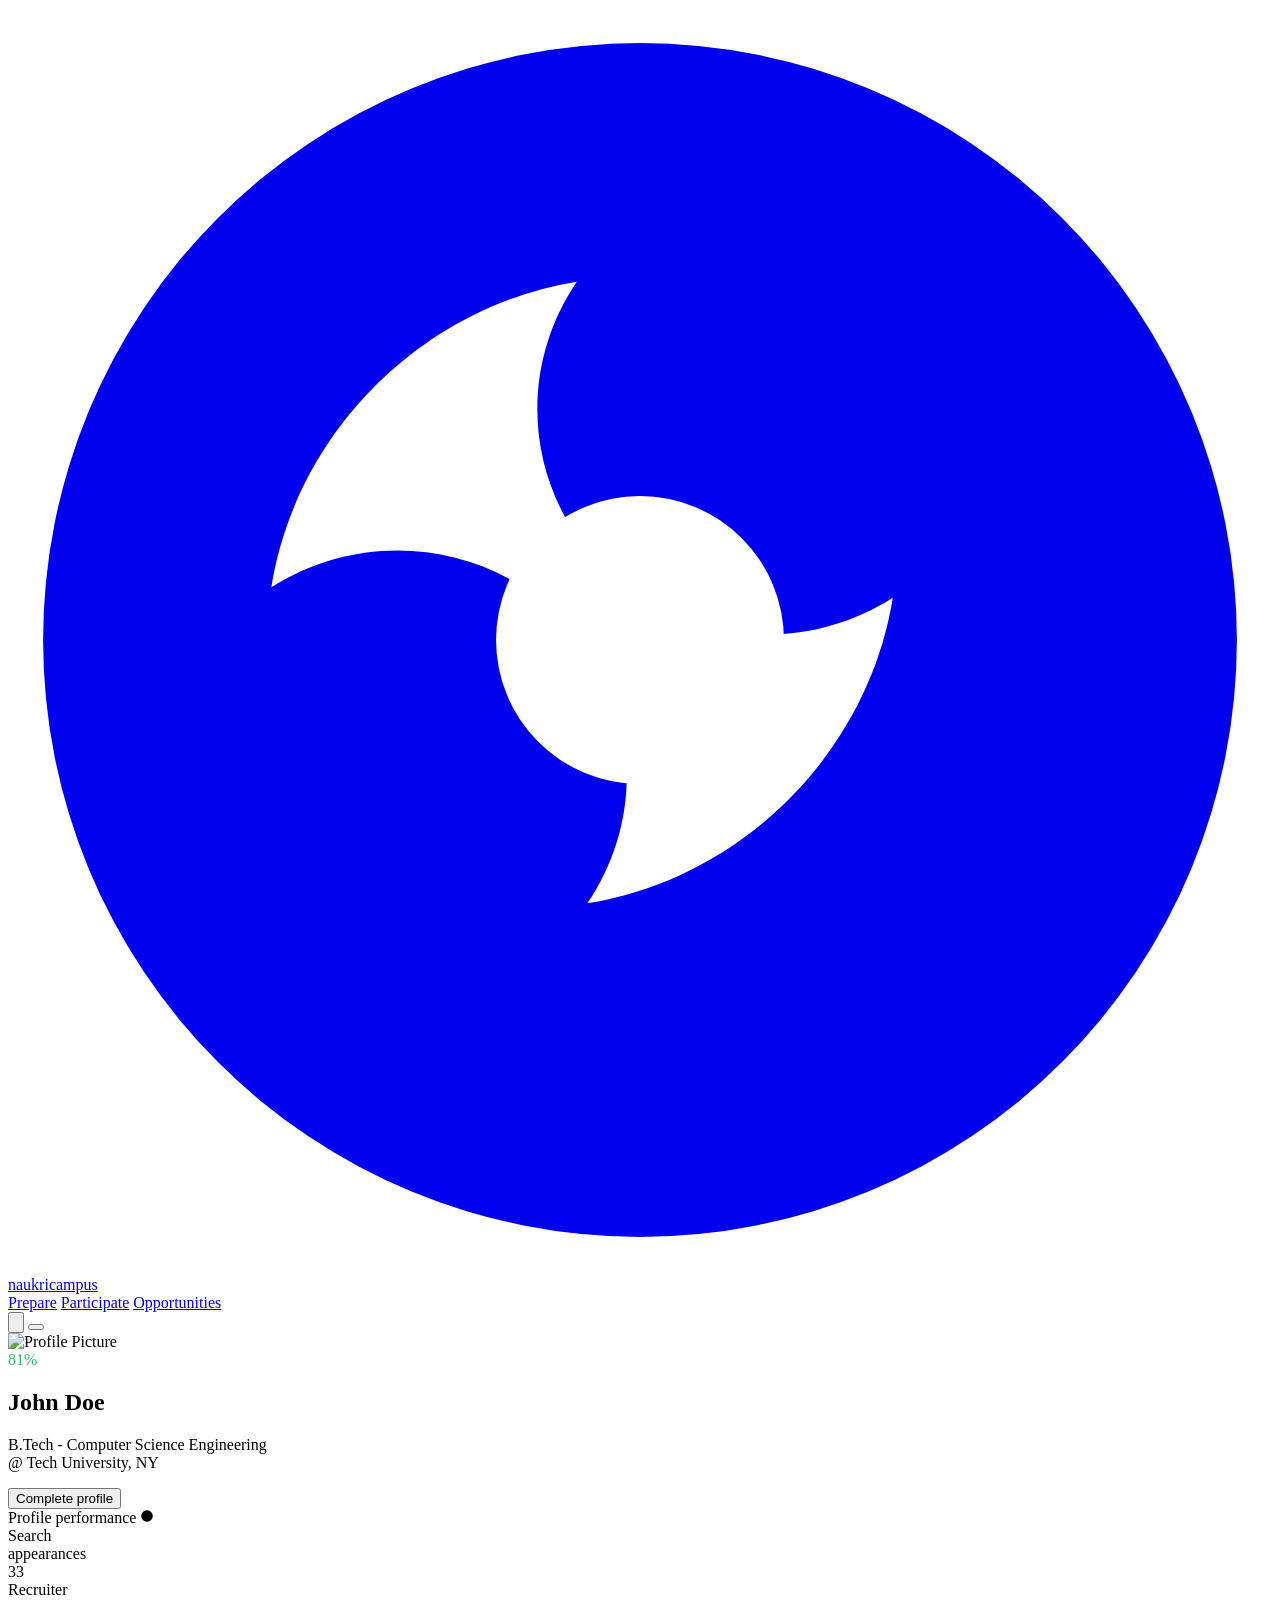
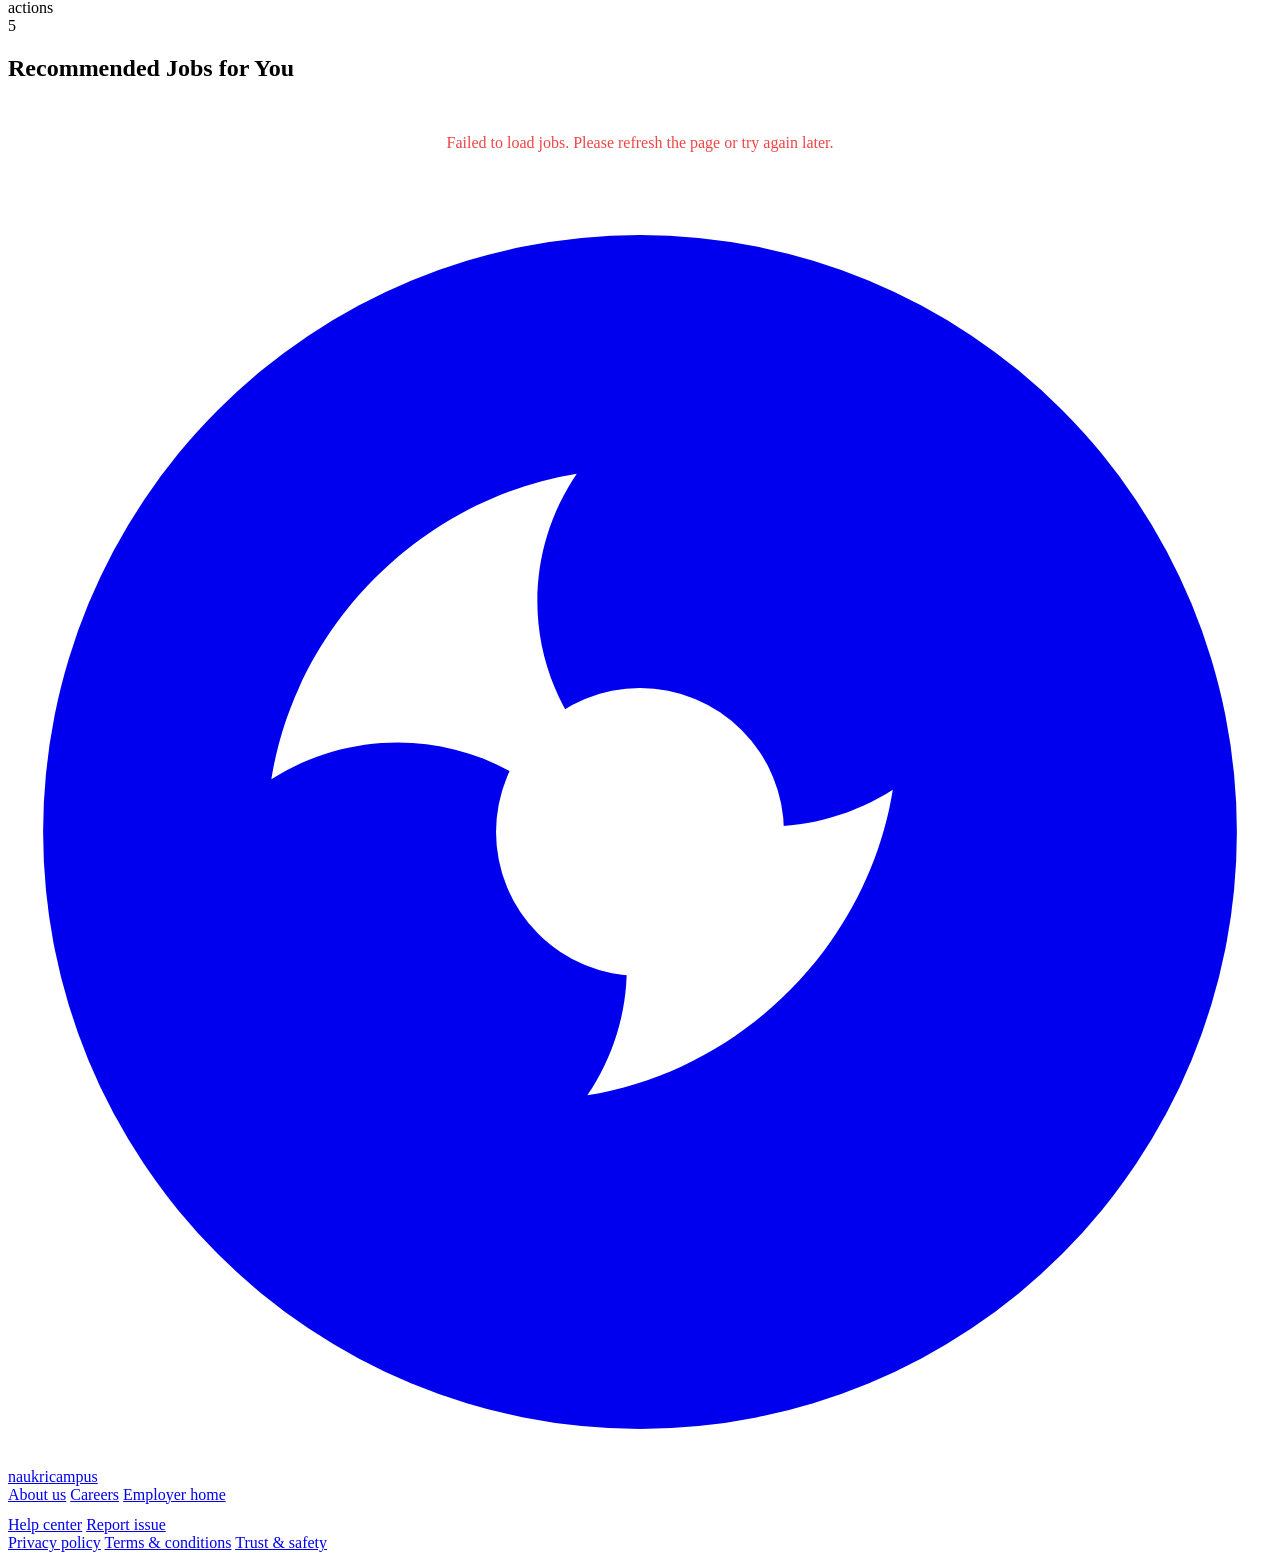
==== client/index.html @ c7d9d329 "feat: update API base URL for local development, enhance job application logic, and improve job rend" ====
<!DOCTYPE html>
<html lang="en">
<head>
    <meta charset="UTF-8">
    <meta name="viewport" content="width=device-width, initial-scale=1.0">
    <title>Home</title>
    <link rel="stylesheet" href="index.css">
    <script src="index.js" type="module" defer></script>
</head>
<body>

    <!-- Navbar -->
    <header class="topbar">
        <div class="topbar-inner">
            <a class="brand" href="#">
                <svg viewBox="0 0 36 36">
                    <circle cx="18" cy="18" r="17" fill="currentColor"></circle>
                    <path
                        d="M16.2 7.8c-4.4.7-8 4.3-8.7 8.7 2.5-1.6 5.9-1.4 8.2.8 2.3 2.3 2.5 5.7.8 8.2 4.4-.7 8-4.3 8.7-8.7-2.5 1.6-5.9 1.4-8.2-.8-2.3-2.3-2.5-5.7-.8-8.2Z"
                        fill="#fff"></path>
                    <circle cx="18" cy="18" r="4.1" fill="#fff"></circle>
                </svg>
                <span class="brand-wordmark"><span class="brand-blue">naukri</span><span
                        class="brand-orange">campus</span></span>
            </a>
            <nav class="topbar-nav">
                <a href="#">Prepare</a>
                <a href="#">Participate</a>
                <a href="#">Opportunities</a>
            </nav>
            <div class="topbar-actions">
                <button class="icon-button">
                    <svg viewBox="0 0 24 24">
                        <path d="M7 9a5 5 0 0 1 10 0c0 5.5 2 6.5 2 6.5H5S7 14.5 7 9"></path>
                        <path d="M10 18a2 2 0 0 0 4 0"></path>
                    </svg>
                </button>
                <button class="profile-menu">
                    <span class="menu-lines"><span></span></span>
                    <span class="menu-avatar" id="headerProfileAvatar"></span>
                </button>
            </div>
        </div>
    </header>

    <!-- Main Container Layout -->
    <main class="container">
        
        <!-- LEFT COLUMN: Profile Summary Card -->
        <aside>
            <div class="profile-card">
                <div class="profile-pic-container">
                    <img src="https://i.pravatar.cc/150?img=11" alt="Profile Picture" class="profile-pic">
                    <div class="profile-progress-badge">81%</div>
                </div>
                
                <h2 class="profile-name">John Doe</h2>
                <p class="profile-title">B.Tech - Computer Science Engineering<br>@ Tech University, NY</p>
                
                
                <button class="btn-complete-profile" onclick="alert('Redirect to profile editor...')">Complete profile</button>

                <div class="performance-box">
                    <div class="performance-title">
                        Profile performance
                        <svg class="icon" style="width:14px; height:14px; color: var(--text-tertiary);" viewBox="0 0 24 24"><circle cx="12" cy="12" r="10"></circle><line x1="12" y1="16" x2="12" y2="12"></line><line x1="12" y1="8" x2="12.01" y2="8"></line></svg>
                    </div>
                    <div class="performance-grid">
                        <div>
                            <div class="perf-item-label">Search<br>appearances</div>
                            <div class="perf-item-value">33 <span class="perf-dot"></span></div>
                        </div>
                        <div>
                            <div class="perf-item-label">Recruiter<br>actions</div>
                            <div class="perf-item-value">5 <span class="perf-dot"></span></div>
                        </div>
                    </div>
                </div>
            </div>
        </aside>

        <!-- RIGHT COLUMN: Job Feed -->
        <section>
            <h2 class="feed-header">Recommended Jobs for You</h2>
            <div class="job-list" id="job-feed-container">
                <!-- Jobs injected by JS -->
            </div>
        </section>

    </main>

    <footer class="site-footer">
        <div class="footer-inner">
            <div class="footer-brand-block">
                <a class="brand footer-brand" href="#">
                    <svg viewBox="0 0 36 36">
                        <circle cx="18" cy="18" r="17" fill="currentColor"></circle>
                        <path
                            d="M16.2 7.8c-4.4.7-8 4.3-8.7 8.7 2.5-1.6 5.9-1.4 8.2.8 2.3 2.3 2.5 5.7.8 8.2 4.4-.7 8-4.3 8.7-8.7-2.5 1.6-5.9 1.4-8.2-.8-2.3-2.3-2.5-5.7-.8-8.2Z"
                            fill="#fff"></path>
                        <circle cx="18" cy="18" r="4.1" fill="#fff"></circle>
                    </svg>
                    <span class="brand-wordmark"><span class="brand-blue">naukri</span><span
                            class="brand-orange">campus</span></span>
                </a>
            </div>
            <div class="footer-links">
                <div>
                    <a href="#">About us</a>
                    <a href="#">Careers</a>
                    <a href="#">Employer home</a>
                </div>
                <div style="margin-top: 0.8rem;">
                    <a href="#">Help center</a>
                    <a href="#">Report issue</a>
                </div>
                <div>
                    <a href="#">Privacy policy</a>
                    <a href="#">Terms &amp; conditions</a>
                    <a href="#">Trust &amp; safety</a>
                </div>
            </div>
        </div>
    </footer>

     <!-- PROFILE DRAWER -->
    <div class="profile-overlay" id="profileDrawerOverlay" hidden>
        <aside class="profile-drawer">
            <button class="drawer-close">
                <svg viewBox="0 0 24 24" aria-hidden="true">
                    <path d="M6 6 18 18"></path>
                    <path d="M18 6 6 18"></path>
                </svg>
            </button>
            <div class="profile-header">
                <div class="profile-avatar-block">
                    <div class="profile-avatar" id="drawerRing">
                        <div class="profile-avatar-inner">
                            <span class="profile-avatar-head"></span>
                            <span class="profile-avatar-body"></span>
                        </div>
                    </div>
                    <span class="profile-avatar-progress" id="drawerPercentage">0%</span>
                </div>
                <div class="profile-info">
                    <h2 class="profile-name" id="drawerProfileName">Name</h2>
                    <p class="profile-subtitle" id="drawerProfileSubtitle">Degree at Institution</p>
                    <a class="profile-link" href="#update-details">View &amp; Update Profile</a>
                </div>
            </div>
            <div class="profile-drawer-divider"></div>
            <section class="profile-performance">
                <div class="profile-performance-head">
                    <h3>Your profile performance</h3>
                    <span>Last 90 days</span>
                </div>
                <div class="performance-card">
                    <article class="performance-item">
                        <p class="performance-value">0</p>
                        <p class="performance-label">Search Appearances</p>
                        <a href="#">View all</a>
                    </article>
                    <article class="performance-item">
                        <p class="performance-value">0</p>
                        <p class="performance-label">Recruiter Actions</p>
                        <a href="#">View all</a>
                    </article>
                </div>
            </section>
            <nav class="profile-menu-list">
                <a class="menu-item" href="#"><svg viewBox="0 0 24 24">
                        <path d="M4 7h16"></path>
                        <path d="M4 12h16"></path>
                        <path d="M4 17h16"></path>
                        <path d="M8 4v16"></path>
                    </svg><span>Career guidance</span></a>
                <a class="menu-item" href="#"><svg viewBox="0 0 24 24">
                        <circle cx="12" cy="12" r="3.2"></circle>
                        <path
                            d="M19 12a7 7 0 0 0-.1-1.2l2-1.5-2-3.4-2.4 1a7.9 7.9 0 0 0-2.1-1.2L14 3h-4l-.4 2.7a7.9 7.9 0 0 0-2.1 1.2l-2.4-1-2 3.4 2 1.5A7 7 0 0 0 5 12c0 .4 0 .8.1 1.2l-2 1.5 2 3.4 2.4-1a7.9 7.9 0 0 0 2.1 1.2L10 21h4l.4-2.7a7.9 7.9 0 0 0 2.1-1.2l2.4 1 2-3.4-2-1.5c.1-.4.1-.8.1-1.2Z">
                        </path>
                    </svg><span>Settings</span></a>
                <a class="menu-item" href="#"><svg viewBox="0 0 24 24">
                        <circle cx="12" cy="12" r="9"></circle>
                        <path d="M9.1 9a3 3 0 1 1 5.5 1.6c-.9 1.1-1.8 1.6-1.8 2.9"></path>
                        <circle cx="12" cy="17" r="1"></circle>
                    </svg><span>FAQs</span></a>
                <button id="logoutBtn" class="menu-item" href="#"><svg viewBox="0 0 24 24">
                        <path d="M10 17 15 12 10 7"></path>
                        <path d="M15 12H4"></path>
                        <path d="M12 4h5a2 2 0 0 1 2 2v12a2 2 0 0 1-2 2h-5"></path>
                    </svg><span>Logout</span>
                </button>
            </nav>
        </aside>
    </div>

    <!-- NOTIFICATIONS DRAWER -->
    <div class="notifications-overlay" id="notificationsOverlay" hidden>
        <aside class="notifications-drawer">
            <div class="notifications-header">
                <h2 class="notifications-title">Notifications</h2>
                <button class="notifications-close">
                    <svg viewBox="0 0 24 24">
                        <path d="M6 6 18 18"></path>
                        <path d="M18 6 6 18"></path>
                    </svg>
                </button>
            </div>
            <div class="notifications-body">
                <div class="notification-illustration">
                    <svg viewBox="0 0 120 120">
                        <circle cx="84" cy="38" r="9" class="notification-dot"></circle>
                        <path
                            d="M59 22c-12.7 0-23 10.3-23 23v12.4c0 5.8-1.8 11.4-5.2 16l-5.1 6.8c-1.4 1.9 0 4.6 2.3 4.6h62c2.3 0 3.7-2.7 2.3-4.6l-5.1-6.8c-3.4-4.6-5.2-10.2-5.2-16V45c0-12.7-10.3-23-23-23Z"
                            class="notification-bell"></path>
                        <path d="M49 93c1.8 8 8 12.5 16.1 12.5 8 0 14.2-4.5 16.1-12.5" class="notification-bell"></path>
                        <path d="M52 18c2.1-6 8.6-9.1 14.6-7 3.3 1.2 5.8 3.7 7 7" class="notification-bell"></path>
                        <circle cx="38" cy="83" r="6" class="notification-soft-dot"></circle>
                    </svg>
                </div>
                <p class="notification-message">Haven't got any notifications?</p>
                <p class="notification-subtext">You will soon get notifications. Meanwhile, browse relevant jobs on
                    Naukri.</p>
                <button class="notifications-cta">Go to recommendations</button>
            </div>
        </aside>
    </div>
</body>
</html>
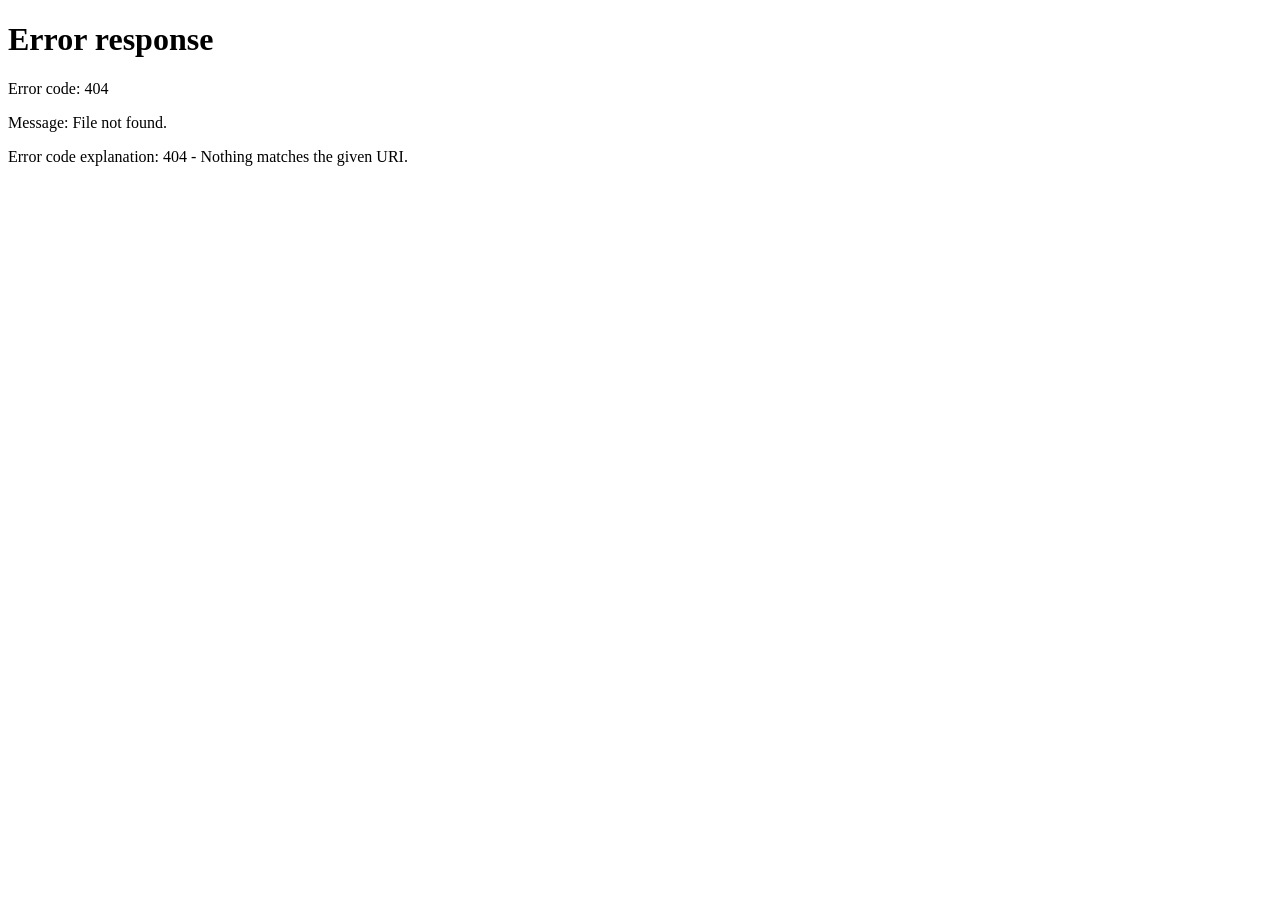
==== commit 9c5d3e09: "feat: enhance layout and styling for better responsiveness and user experience" ====
--- a/client/index.html
+++ b/client/index.html
@@ -12,7 +12,7 @@
     <!-- Navbar -->
     <header class="topbar">
         <div class="topbar-inner">
-            <a class="brand" href="#">
+            <a class="brand" href="index.html">
                 <svg viewBox="0 0 36 36">
                     <circle cx="18" cy="18" r="17" fill="currentColor"></circle>
                     <path
@@ -24,9 +24,7 @@
                         class="brand-orange">campus</span></span>
             </a>
             <nav class="topbar-nav">
-                <a href="#">Prepare</a>
-                <a href="#">Participate</a>
-                <a href="#">Opportunities</a>
+                <a href="candidate/dashboard/dashboard.html">Dashboard</a>
             </nav>
             <div class="topbar-actions">
                 <button class="icon-button">
@@ -50,7 +48,7 @@
         <aside>
             <div class="profile-card">
                 <div class="profile-pic-container">
-                    <img src="https://i.pravatar.cc/150?img=11" alt="Profile Picture" class="profile-pic">
+                    <img src="assets/images/default.jpeg" alt="Profile Picture" class="profile-pic">
                     <div class="profile-progress-badge">81%</div>
                 </div>
                 
@@ -58,7 +56,7 @@
                 <p class="profile-title">B.Tech - Computer Science Engineering<br>@ Tech University, NY</p>
                 
                 
-                <button class="btn-complete-profile" onclick="alert('Redirect to profile editor...')">Complete profile</button>
+                <button class="btn-complete-profile" onclick="window.location.href='candidate/profile/profile.html'">Complete profile</button>
 
                 <div class="performance-box">
                     <div class="performance-title">
@@ -145,7 +143,7 @@
                 <div class="profile-info">
                     <h2 class="profile-name" id="drawerProfileName">Name</h2>
                     <p class="profile-subtitle" id="drawerProfileSubtitle">Degree at Institution</p>
-                    <a class="profile-link" href="#update-details">View &amp; Update Profile</a>
+                    <a class="profile-link" href="candidate/profile/profile.html">View &amp; Update Profile</a>
                 </div>
             </div>
             <div class="profile-drawer-divider"></div>
@@ -227,4 +225,4 @@
         </aside>
     </div>
 </body>
-</html>+</html>
--- a/client/index.css
+++ b/client/index.css
@@ -0,0 +1,1255 @@
+ /* Modern CSS Reset and Variables */
+        @import url('https://fonts.googleapis.com/css2?family=Inter:wght@400;500;600;700&display=swap');
+
+        :root {
+            --primary: #2563eb;
+            --primary-hover: #1d4ed8;
+            --success: #10b981;
+            --success-hover: #059669;
+            --success-light: #d1fae5;
+            --success-text: #065f46;
+            --bg-body: #f3f4f6;
+            --bg-surface: #ffffff;
+            --text-main: #0f172a;
+            --text-secondary: #475569;
+            --text-tertiary: #94a3b8;
+            --border: #e2e8f0;
+            --border-hover: #cbd5e1;
+            --shadow-sm: 0 1px 2px 0 rgb(0 0 0 / 0.05);
+            --shadow-md: 0 4px 6px -1px rgb(0 0 0 / 0.1);
+            --radius-md: 0.5rem;
+            --radius-lg: 0.75rem;
+            --font-sans: 'Inter', sans-serif;
+        }
+
+        * {
+            box-sizing: border-box;
+            margin: 0;
+            padding: 0;
+        }
+
+        body {
+            font-family: var(--font-sans);
+            background-color: var(--bg-body);
+            color: var(--text-main);
+            line-height: 1.5;
+            -webkit-font-smoothing: antialiased;
+        }
+
+        /* --- Navbar --- */
+        .navbar {
+            background-color: var(--bg-surface);
+            border-bottom: 1px solid var(--border);
+            padding: 1rem 5%;
+            display: flex;
+            justify-content: space-between;
+            align-items: center;
+            position: sticky;
+            top: 0;
+            z-index: 50;
+            box-shadow: var(--shadow-sm);
+        }
+
+        .navbar-brand {
+            font-size: 1.25rem;
+            font-weight: 700;
+            color: var(--primary);
+            display: flex;
+            align-items: center;
+            gap: 0.5rem;
+        }
+
+        .navbar-links {
+            display: flex;
+            gap: 2rem;
+            align-items: center;
+        }
+
+        .nav-link {
+            text-decoration: none;
+            color: var(--text-secondary);
+            font-weight: 500;
+            transition: color 0.2s;
+        }
+        
+        .nav-link.active, .nav-link:hover {
+            color: var(--primary);
+        }
+
+        /* --- Main Layout Grid --- */
+        .container {
+            max-width: 1200px;
+            margin: 2rem auto;
+            padding: 0 1.5rem;
+            display: grid;
+            grid-template-columns: 300px 1fr;
+            gap: 1.5rem;
+            align-items: start;
+        }
+
+        @media (max-width: 850px) {
+            .container {
+                grid-template-columns: 1fr;
+            }
+        }
+
+        /* --- Left Column: Profile Card --- */
+        .profile-card {
+            background-color: var(--bg-surface);
+            border: 1px solid var(--border);
+            border-radius: var(--radius-lg);
+            padding: 1.5rem;
+            box-shadow: var(--shadow-sm);
+            text-align: center;
+        }
+
+        .profile-pic-container {
+            position: relative;
+            --profile-progress: 0%;
+            --profile-ring-color: var(--success);
+            width: 96px;
+            height: 96px;
+            margin: 0 auto 1.35rem auto;
+            display: grid;
+            place-items: center;
+            padding: 4px;
+            border-radius: 50%;
+            isolation: isolate;
+            background: conic-gradient(from 180deg, var(--profile-ring-color) 0 var(--profile-progress), var(--ring-track, #d9dee9) var(--profile-progress) 100%);
+        }
+
+        .profile-pic {
+            width: 100%;
+            height: 100%;
+            border-radius: 50%;
+            object-fit: cover;
+            border: 3px solid var(--bg-surface);
+            overflow: hidden;
+            aspect-ratio: 1 / 1;
+            object-position: center;
+        }
+
+        .profile-progress-badge {
+            position: absolute;
+            bottom: -10px;
+            left: 50%;
+            transform: translateX(-50%);
+            background-color: var(--bg-surface);
+            color: var(--success);
+            font-size: 0.7rem;
+            font-weight: 700;
+            padding: 2px 8px;
+            border-radius: 9999px;
+            border: 1px solid var(--border);
+            box-shadow: var(--shadow-sm);
+            z-index: 1;
+            white-space: nowrap;
+        }
+
+        .profile-name {
+            font-size: 1.125rem;
+            font-weight: 700;
+            color: var(--text-main);
+            margin-bottom: 0.25rem;
+            text-transform: uppercase;
+        }
+
+        .profile-title {
+            font-size: 0.85rem;
+            color: var(--text-secondary);
+            margin-bottom: 0.25rem;
+        }
+
+        .profile-updated {
+            font-size: 0.75rem;
+            color: var(--text-tertiary);
+            margin-bottom: 1rem;
+        }
+
+        .btn-complete-profile {
+            background-color: var(--primary);
+            color: white;
+            border: none;
+            padding: 0.6rem 1.25rem;
+            border-radius: 9999px;
+            font-weight: 600;
+            font-size: 0.9rem;
+            width: 100%;
+            cursor: pointer;
+            transition: background-color 0.2s;
+            margin-bottom: 1.5rem;
+        }
+
+        .btn-complete-profile:hover {
+            background-color: var(--primary-hover);
+        }
+
+        /* Profile Performance Box */
+        .performance-box {
+            background-color: #f8fafc;
+            border-radius: var(--radius-md);
+            padding: 1rem;
+            text-align: left;
+            border: 1px solid var(--border);
+        }
+
+        .performance-title {
+            font-size: 0.85rem;
+            font-weight: 600;
+            color: var(--text-main);
+            margin-bottom: 0.75rem;
+            display: flex;
+            align-items: center;
+            gap: 0.25rem;
+        }
+
+        .performance-grid {
+            display: grid;
+            grid-template-columns: 1fr 1fr;
+            gap: 1rem;
+        }
+
+        .perf-item-label {
+            font-size: 0.75rem;
+            color: var(--text-secondary);
+            line-height: 1.2;
+            margin-bottom: 0.25rem;
+        }
+
+        .perf-item-value {
+            font-size: 1.125rem;
+            font-weight: 700;
+            color: var(--primary);
+            display: flex;
+            align-items: center;
+        }
+        
+        .perf-dot {
+            width: 6px;
+            height: 6px;
+            background-color: #ef4444;
+            border-radius: 50%;
+            display: inline-block;
+            margin-left: 2px;
+        }
+
+        /* --- Right Column: Job Feed --- */
+        .feed-header {
+            font-size: 1.25rem;
+            font-weight: 700;
+            margin-bottom: 1rem;
+            color: var(--text-main);
+        }
+
+        .job-list {
+            display: flex;
+            flex-direction: column;
+            gap: 1rem;
+        }
+
+        /* Job Card Styling */
+        .job-card {
+            background-color: var(--bg-surface);
+            border: 1px solid var(--border);
+            border-radius: var(--radius-lg);
+            box-shadow: var(--shadow-sm);
+            transition: all 0.2s;
+            overflow: hidden;
+        }
+
+        .job-card:hover {
+            border-color: var(--border-hover);
+        }
+
+        /* Job Summary (Always visible, Clickable) */
+        .job-summary {
+            padding: 1.5rem;
+            cursor: pointer;
+            position: relative;
+        }
+
+        .posted-at {
+            position: absolute;
+            top: 1.25rem;
+            right: 1.5rem;
+            display: inline-flex;
+            align-items: center;
+            gap: 0.35rem;
+            min-height: 32px;
+            padding: 0 0.85rem;
+            border-radius: 999px;
+            font-size: 0.88rem;
+            font-weight: 700;
+            white-space: nowrap;
+        }
+
+        .posted-at .icon {
+            width: 17px;
+            height: 17px;
+            stroke-width: 2.2;
+        }
+
+        .posted-at--green {
+            background: #dcfce7;
+            color: #15803d;
+        }
+
+        .posted-at--yellow {
+            background: #fef3c7;
+            color: #b45309;
+        }
+
+        .posted-at--red {
+            background: #fee2e2;
+            color: #ef4444;
+        }
+
+        .job-header-top {
+            display: flex;
+            gap: 1rem;
+            margin-bottom: 1rem;
+        }
+
+        .company-logo {
+            width: 48px;
+            height: 48px;
+            border-radius: var(--radius-md);
+            border: 1px solid var(--border);
+            object-fit: contain;
+            padding: 4px;
+        }
+
+        .job-title-group {
+            flex-grow: 1;
+            padding-right: 8.5rem;
+            min-width: 0;
+        }
+
+        .job-title {
+            font-size: 1.15rem;
+            font-weight: 600;
+            color: var(--text-main);
+            margin-bottom: 0.15rem;
+        }
+
+        .company-name {
+            font-size: 0.9rem;
+            color: var(--text-secondary);
+            font-weight: 500;
+        }
+
+        .job-quick-info {
+            display: flex;
+            flex-wrap: wrap;
+            gap: 1rem;
+            margin-bottom: 1rem;
+        }
+
+        .info-tag {
+            display: flex;
+            align-items: center;
+            gap: 0.4rem;
+            font-size: 0.85rem;
+            color: var(--text-secondary);
+            background-color: var(--bg-body);
+            padding: 0.25rem 0.6rem;
+            border-radius: 4px;
+        }
+
+        .expand-hint {
+            display: flex;
+            justify-content: center;
+            align-items: center;
+            gap: 0.5rem;
+            font-size: 0.85rem;
+            color: var(--primary);
+            font-weight: 500;
+            margin-top: 0.5rem;
+            padding-top: 1rem;
+            border-top: 1px dashed var(--border);
+            transition: color 0.2s;
+        }
+
+        .expand-icon {
+            transition: transform 0.3s ease;
+        }
+        
+        .job-card.expanded .expand-icon {
+            transform: rotate(180deg);
+        }
+
+        /* Job Details (Hidden by default) */
+        .job-details {
+            display: none;
+            background-color: #fafafa;
+            border-top: 1px solid var(--border);
+            padding: 1.5rem;
+        }
+
+        .job-card.expanded .job-details {
+            display: block;
+            animation: fadeIn 0.3s ease-out;
+        }
+
+        @keyframes fadeIn {
+            from { opacity: 0; transform: translateY(-5px); }
+            to { opacity: 1; transform: translateY(0); }
+        }
+
+        .detail-section {
+            margin-bottom: 1.25rem;
+        }
+
+        .detail-section h4 {
+            font-size: 0.95rem;
+            color: var(--text-main);
+            margin-bottom: 0.5rem;
+        }
+
+        .detail-section p {
+            font-size: 0.9rem;
+            color: var(--text-secondary);
+            line-height: 1.6;
+            white-space: pre-wrap;
+        }
+
+        .detail-section + .detail-section {
+            margin-top: 0.25rem;
+        }
+
+        .skills-container {
+            display: flex;
+            flex-wrap: wrap;
+            gap: 0.5rem;
+        }
+
+        .skill-chip {
+            background-color: var(--bg-surface);
+            border: 1px solid var(--border);
+            color: var(--text-secondary);
+            font-size: 0.8rem;
+            padding: 0.25rem 0.75rem;
+            border-radius: 9999px;
+        }
+
+        /* Apply Action Area */
+        .action-area {
+            display: flex;
+            justify-content: flex-end;
+            align-items: center;
+            margin-top: 1.5rem;
+            padding-top: 1rem;
+            border-top: 1px solid var(--border);
+        }
+
+        .btn-apply {
+            background-color: var(--primary);
+            color: white;
+            border: none;
+            padding: 0.75rem 2rem;
+            border-radius: var(--radius-md);
+            font-weight: 600;
+            font-size: 1rem;
+            cursor: pointer;
+            transition: all 0.2s;
+            display: flex;
+            align-items: center;
+            gap: 0.5rem;
+        }
+
+        .btn-apply:hover:not(:disabled) {
+            background-color: var(--primary-hover);
+            transform: translateY(-1px);
+        }
+
+        /* State when applied */
+        .btn-apply.applied {
+            background-color: var(--success);
+            cursor: default;
+        }
+        
+        .btn-apply.applied:hover {
+            transform: none;
+        }
+
+        /* SVG Icons */
+        .icon {
+            width: 16px;
+            height: 16px;
+            fill: none;
+            stroke: currentColor;
+            stroke-width: 2;
+            stroke-linecap: round;
+            stroke-linejoin: round;
+        }
+
+         :root {
+     --bg: #f7f8fc;
+     --surface: #ffffff;
+     --surface-soft: #fff1df;
+     --surface-blue: #edf4ff;
+     --border: #e4e9f3;
+     --border-strong: #d8deeb;
+     --text: #1e2640;
+     --text-soft: #717b96;
+     --text-muted: #8b94ad;
+     --link: #2e5bff;
+     --ring: #ef4444;
+     --ring-track: #d9dee9;
+     --success: #2abf68;
+     --brand-orange: #ff6d2e;
+     --cta: #ff5b36;
+     --shadow-sm: 0 8px 22px rgba(27, 39, 79, 0.05);
+     --shadow-md: 0 14px 34px rgba(27, 39, 79, 0.06);
+     --radius-xl: 28px;
+     --radius-lg: 20px;
+     --radius-md: 16px;
+     --radius-sm: 12px;
+     --radius-pill: 999px;
+     --container: 1400px;
+     --sticky-tabs-top: 78px;
+     --sticky-quick-top: 136px;
+ }
+
+ *,
+ *::before,
+ *::after {
+     box-sizing: border-box;
+ }
+
+ html {
+     font-size: 16px;
+     scroll-behavior: smooth;
+ }
+
+ body {
+     margin: 0;
+     min-height: 100vh;
+     font-family: "Segoe UI", Arial, sans-serif;
+     background: var(--bg);
+     color: var(--text);
+ }
+
+ body.modal-open {
+     overflow: hidden;
+ }
+
+ img,
+ svg {
+     display: block;
+     max-width: 100%;
+ }
+
+ a {
+     color: inherit;
+     text-decoration: none;
+ }
+
+ button,
+ input {
+     font: inherit;
+ }
+
+ button {
+     border: 0;
+     padding: 0;
+     background: none;
+     color: inherit;
+     cursor: pointer;
+ }
+
+ .sr-only {
+     position: absolute;
+     width: 1px;
+     height: 1px;
+     padding: 0;
+     margin: -1px;
+     overflow: hidden;
+     clip: rect(0, 0, 0, 0);
+     white-space: nowrap;
+     border: 0;
+ }
+
+ .topbar {
+     position: sticky;
+     top: 0;
+     z-index: 50;
+     background: var(--surface);
+     border-bottom: 1px solid rgba(228, 233, 243, 0.95);
+     box-shadow: 0 5px 18px rgba(32, 42, 73, 0.03);
+ }
+
+ .topbar-inner,
+ .page-shell,
+ .footer-inner {
+     width: min(calc(100% - 48px), var(--container));
+     margin: 0 auto;
+ }
+
+ .topbar-inner {
+     display: grid;
+     grid-template-columns: auto auto minmax(280px, 1fr) auto;
+     align-items: center;
+     gap: 24px;
+     min-height: 78px;
+ }
+
+ .brand {
+     display: inline-flex;
+     align-items: center;
+     gap: 8px;
+     color: var(--link);
+     white-space: nowrap;
+ }
+
+ .brand svg {
+     width: 26px;
+     height: 26px;
+     color: var(--link);
+     flex: 0 0 auto;
+ }
+
+ .brand-wordmark {
+     display: inline-flex;
+     align-items: baseline;
+     gap: 2px;
+     font-size: 0.96rem;
+     font-weight: 700;
+     letter-spacing: -0.02em;
+ }
+
+ .brand-blue {
+     color: var(--link);
+ }
+
+ .brand-orange {
+     color: var(--brand-orange);
+     font-weight: 600;
+ }
+
+ .topbar-nav {
+     display: flex;
+     align-items: center;
+     gap: 32px;
+ }
+
+ .topbar-nav a {
+     color: #24345d;
+     font-size: 0.98rem;
+     font-weight: 500;
+ }
+
+ .topbar-actions {
+     display: flex;
+     align-items: center;
+     gap: 18px;
+     justify-self: end;
+ }
+
+ .icon-button {
+     color: #73809f;
+     cursor: pointer;
+ }
+
+ .icon-button svg {
+     width: 23px;
+     height: 23px;
+     stroke: currentColor;
+     stroke-width: 1.9;
+     fill: none;
+     stroke-linecap: round;
+     stroke-linejoin: round;
+ }
+
+ .profile-menu {
+     display: inline-flex;
+     align-items: center;
+     gap: 12px;
+     padding: 8px 14px;
+     border: 1px solid var(--border);
+     border-radius: var(--radius-pill);
+     background: var(--surface);
+     cursor: pointer;
+ }
+
+ .menu-lines {
+     position: relative;
+     width: 20px;
+     height: 14px;
+ }
+
+ .menu-lines::before,
+ .menu-lines::after,
+ .menu-lines span {
+     content: "";
+     position: absolute;
+     left: 0;
+     right: 0;
+     height: 2px;
+     border-radius: 999px;
+     background: #93a0ba;
+ }
+
+ .menu-lines::before {
+     top: 0;
+ }
+
+ .menu-lines span {
+     top: 6px;
+ }
+
+ .menu-lines::after {
+     bottom: 0;
+ }
+
+ .menu-avatar {
+     position: relative;
+     width: 28px;
+     height: 28px;
+     border-radius: 50%;
+     background: linear-gradient(180deg, #c6c6c6, #9f9f9f);
+     overflow: hidden;
+ }
+
+ .menu-avatar::before {
+     content: "";
+     position: absolute;
+     top: 4px;
+     left: 50%;
+     width: 10px;
+     height: 10px;
+     border-radius: 50%;
+     background: #fff;
+     transform: translateX(-50%);
+ }
+
+ .menu-avatar.has-photo {
+     background-color: #d8dfef;
+     background-position: center;
+     background-repeat: no-repeat;
+     background-size: cover;
+ }
+
+ .menu-avatar.has-photo::before,
+ .menu-avatar.has-photo::after,
+ .avatar-shell.has-photo::before,
+ .avatar-shell.has-photo::after,
+ .photo-preview-circle.has-photo::before,
+ .photo-preview-circle.has-photo::after {
+     display: none;
+ }
+
+ .menu-avatar::after {
+     content: "";
+     position: absolute;
+     left: 50%;
+     bottom: 3px;
+     width: 18px;
+     height: 10px;
+     border-radius: 10px 10px 4px 4px;
+     background: #fff;
+     transform: translateX(-50%);
+ }
+
+ /* Footer CSS */
+ .site-footer {
+     background: var(--surface);
+     border-top: 1px solid var(--border);
+ }
+
+ .footer-inner {
+     display: flex;
+     align-items: center;
+     justify-content: center;
+     gap: 64px;
+     padding: 38px 0;
+     text-align: center;
+ }
+
+ .footer-brand {
+     margin: 0;
+ }
+
+ .footer-brand-block {
+     display: grid;
+     align-content: center;
+     justify-items: center;
+     flex: 0 0 auto;
+ }
+
+ .footer-links {
+     display: grid;
+     grid-template-columns: repeat(3, auto);
+     justify-content: center;
+     align-items: start;
+     gap: 40px;
+ }
+
+ .footer-links div {
+     display: grid;
+     justify-items: center;
+     gap: 12px;
+ }
+
+ .footer-links a {
+     color: #22304f;
+     font-size: 0.82rem;
+ }
+
+  /* PROFILE DRAWER CSS */
+ .profile-overlay {
+     position: fixed;
+     inset: 0;
+     z-index: 96;
+     background: rgba(29, 38, 62, 0.4);
+     opacity: 0;
+     pointer-events: none;
+     transition: opacity 0.18s ease;
+ }
+
+ .profile-overlay.open {
+     opacity: 1;
+     pointer-events: auto;
+ }
+
+ .profile-drawer {
+     position: absolute;
+     top: 0;
+     right: 0;
+     width: min(33vw, 470px);
+     min-width: 420px;
+     height: 100vh;
+     padding: 30px 28px 32px;
+     border-radius: 32px 0 0 32px;
+     background: #fff;
+     box-shadow: -16px 0 42px rgba(25, 36, 61, 0.1);
+     transform: translateX(100%);
+     transition: transform 0.22s ease;
+     overflow-y: auto;
+ }
+
+ .profile-overlay.open .profile-drawer {
+     transform: translateX(0);
+ }
+
+ .drawer-close {
+     position: absolute;
+     top: 22px;
+     right: 22px;
+     width: 36px;
+     height: 36px;
+     display: grid;
+     place-items: center;
+     border-radius: 50%;
+     color: #7e8bb0;
+     cursor: pointer;
+ }
+
+ .drawer-close svg {
+     width: 18px;
+     height: 18px;
+     stroke: currentColor;
+     stroke-width: 1.7;
+     fill: none;
+     stroke-linecap: round;
+ }
+
+ .profile-header {
+     display: grid;
+     grid-template-columns: auto minmax(0, 1fr);
+     gap: 18px;
+     align-items: start;
+     padding: 18px 34px 0 8px;
+ }
+
+ .profile-avatar-block {
+     display: flex;
+     flex-direction: column;
+     align-items: center;
+     gap: 4px;
+ }
+
+ .profile-avatar {
+     position: relative;
+     width: 92px;
+     height: 92px;
+     display: grid;
+     place-items: center;
+     border-radius: 50%;
+     background: conic-gradient(from 180deg, #f04c4d 0 40%, #e4e8f2 40% 100%);
+ }
+
+ .profile-avatar::before {
+     content: "";
+     position: absolute;
+     inset: 5px;
+     border-radius: 50%;
+     background: #fff;
+ }
+
+ .profile-avatar-inner {
+     position: relative;
+     z-index: 1;
+     width: 72px;
+     height: 72px;
+     border-radius: 50%;
+     background: linear-gradient(180deg, #b9b9b9, #9e9e9e);
+     overflow: hidden;
+ }
+
+ .profile-avatar-head {
+     position: absolute;
+     left: 50%;
+     top: 10px;
+     width: 26px;
+     height: 26px;
+     border-radius: 50%;
+     background: #fff;
+     transform: translateX(-50%);
+ }
+
+ .profile-avatar-body {
+     position: absolute;
+     left: 50%;
+     bottom: 8px;
+     width: 48px;
+     height: 24px;
+     border-radius: 26px 26px 8px 8px;
+     background: #fff;
+     transform: translateX(-50%);
+ }
+
+ .profile-avatar-progress {
+     color: #f04c4d;
+     font-size: 0.78rem;
+     font-weight: 700;
+ }
+
+ .profile-info {
+     min-width: 0;
+     padding-top: 6px;
+ }
+
+ .profile-name {
+     margin: 0 0 8px;
+     color: #081a44;
+     font-size: 1.05rem;
+     font-weight: 700;
+     line-height: 1.3;
+ }
+
+ .profile-subtitle {
+     margin: 0 0 14px;
+     color: #394867;
+     font-size: 0.92rem;
+     line-height: 1.4;
+ }
+
+ .profile-link {
+     color: #2f63ff;
+     font-size: 0.92rem;
+     font-weight: 700;
+ }
+
+ .profile-drawer-divider {
+     height: 1px;
+     margin: 24px 8px 26px;
+     background: #e6ebf4;
+ }
+
+ .profile-performance {
+     padding: 0 8px;
+ }
+
+ .profile-performance-head {
+     display: flex;
+     align-items: center;
+     justify-content: space-between;
+     gap: 12px;
+     margin-bottom: 16px;
+ }
+
+ .profile-performance-head h3 {
+     margin: 0;
+     color: #081a44;
+     font-size: 0.99rem;
+     font-weight: 700;
+ }
+
+ .profile-performance-head span {
+     color: #8898be;
+     font-size: 0.82rem;
+ }
+
+ .performance-card {
+     display: grid;
+     grid-template-columns: repeat(2, minmax(0, 1fr));
+     border-radius: 18px;
+     background: #f5f8fd;
+     overflow: hidden;
+ }
+
+ .performance-item {
+     display: grid;
+     justify-items: center;
+     gap: 8px;
+     padding: 26px 18px 20px;
+     text-align: center;
+ }
+
+ .performance-item+.performance-item {
+     border-left: 1px solid #dfe7f4;
+ }
+
+ .performance-value {
+     margin: 0;
+     color: #081a44;
+     font-size: 1.9rem;
+     font-weight: 700;
+     line-height: 1;
+ }
+
+ .performance-label {
+     margin: 0;
+     color: #091c47;
+     font-size: 0.88rem;
+     line-height: 1.35;
+ }
+
+ .performance-item a {
+     color: #2f63ff;
+     font-size: 0.9rem;
+     font-weight: 700;
+ }
+
+ .profile-menu-list {
+     display: grid;
+     gap: 4px;
+     margin: 20px 8px 0;
+ }
+
+ .menu-item {
+     display: flex;
+     align-items: center;
+     gap: 14px;
+     min-height: 48px;
+     padding: 0 2px;
+     border-radius: 12px;
+     color: #101b39;
+     font-size: 0.97rem;
+     font-weight: 500;
+ }
+
+ .menu-item:hover {
+     background: #f6f8fc;
+ }
+
+ .menu-item svg {
+     width: 22px;
+     height: 22px;
+     flex: 0 0 auto;
+     stroke: #6f81a8;
+     stroke-width: 1.8;
+     fill: none;
+     stroke-linecap: round;
+     stroke-linejoin: round;
+ }
+
+ /* NOTIFICATIONS DRAWER CSS */
+ .notifications-overlay {
+     position: fixed;
+     inset: 0;
+     z-index: 95;
+     background: rgba(29, 38, 62, 0.4);
+     opacity: 0;
+     pointer-events: none;
+     transition: opacity 0.18s ease;
+ }
+
+ .notifications-overlay.open {
+     opacity: 1;
+     pointer-events: auto;
+ }
+
+ .notifications-drawer {
+     position: absolute;
+     top: 0;
+     right: 0;
+     width: min(38vw, 580px);
+     min-width: 520px;
+     height: 100vh;
+     display: flex;
+     flex-direction: column;
+     padding: 34px 34px 40px;
+     border-radius: 34px 0 0 34px;
+     background: #fff;
+     box-shadow: -16px 0 42px rgba(25, 36, 61, 0.1);
+     transform: translateX(100%);
+     transition: transform 0.22s ease;
+ }
+
+ .notifications-overlay.open .notifications-drawer {
+     transform: translateX(0);
+ }
+
+ .notifications-header {
+     display: flex;
+     align-items: center;
+     justify-content: space-between;
+     gap: 16px;
+     margin-bottom: 24px;
+ }
+
+ .notifications-title {
+     margin: 0;
+     color: #1f2336;
+     font-size: 2rem;
+     font-weight: 700;
+     letter-spacing: -0.03em;
+ }
+
+ .notifications-close {
+     width: 36px;
+     height: 36px;
+     display: grid;
+     place-items: center;
+     border-radius: 50%;
+     color: #7e8bb0;
+     cursor: pointer;
+ }
+
+ .notifications-close svg {
+     width: 18px;
+     height: 18px;
+     stroke: currentColor;
+     stroke-width: 1.7;
+     fill: none;
+     stroke-linecap: round;
+ }
+
+ .notifications-body {
+     flex: 1;
+     display: flex;
+     flex-direction: column;
+     align-items: center;
+     justify-content: center;
+     padding: 22px 26px 56px;
+     text-align: center;
+ }
+
+ .notification-illustration {
+     width: 124px;
+     margin-bottom: 28px;
+     color: #20263c;
+ }
+
+ .notification-illustration svg {
+     width: 100%;
+     height: auto;
+ }
+
+ .notification-bell {
+     fill: none;
+     stroke: #2c344c;
+     stroke-width: 4;
+     stroke-linecap: round;
+     stroke-linejoin: round;
+ }
+
+ .notification-dot {
+     fill: #ff6d5a;
+ }
+
+ .notification-soft-dot {
+     fill: #eef3ff;
+ }
+
+ .notification-message {
+     margin: 0 0 12px;
+     color: #1f2336;
+     font-size: 1.42rem;
+     font-weight: 700;
+     letter-spacing: -0.02em;
+ }
+
+ .notification-subtext {
+     max-width: 320px;
+     margin: 0 0 28px;
+     color: #7080a3;
+     font-size: 0.98rem;
+     line-height: 1.65;
+ }
+
+ .notifications-cta {
+     min-height: 48px;
+     padding: 0 24px;
+     border-radius: 999px;
+     background: #2f63ff;
+     color: #fff;
+     font-size: 0.98rem;
+     font-weight: 700;
+     cursor: pointer;
+ }
+
+ @media (max-width: 1240px) {
+     :root {
+         --sticky-tabs-top: 110px;
+         --sticky-quick-top: 168px;
+     }
+
+     .topbar-inner {
+         grid-template-columns: auto 1fr auto;
+         grid-template-areas: "brand nav actions" "search search search";
+         gap: 16px 22px;
+         padding: 16px 0;
+     }
+
+     .profile-summary {
+         grid-template-columns: 240px minmax(0, 1fr);
+     }
+ }
+
+ @media (max-width: 980px) {
+
+     .tabs-nav,
+     .quick-card {
+         position: static;
+         top: auto;
+     }
+
+     .profile-summary {
+         grid-template-columns: 1fr;
+         gap: 24px;
+     }
+
+     .lower-grid {
+         grid-template-columns: 1fr;
+     }
+
+     .quick-card {
+         order: 0;
+         display: none;
+     }
+
+     .notifications-drawer {
+         width: min(88vw, 580px);
+         min-width: 0;
+     }
+
+     .profile-drawer {
+         width: min(82vw, 470px);
+         min-width: 0;
+     }
+ }
+
+ @media (max-width: 640px) {
+     .posted-at {
+         position: static;
+         width: fit-content;
+         margin: 0 0 0.75rem auto;
+     }
+
+     .job-title-group {
+         padding-right: 0;
+     }
+ }
